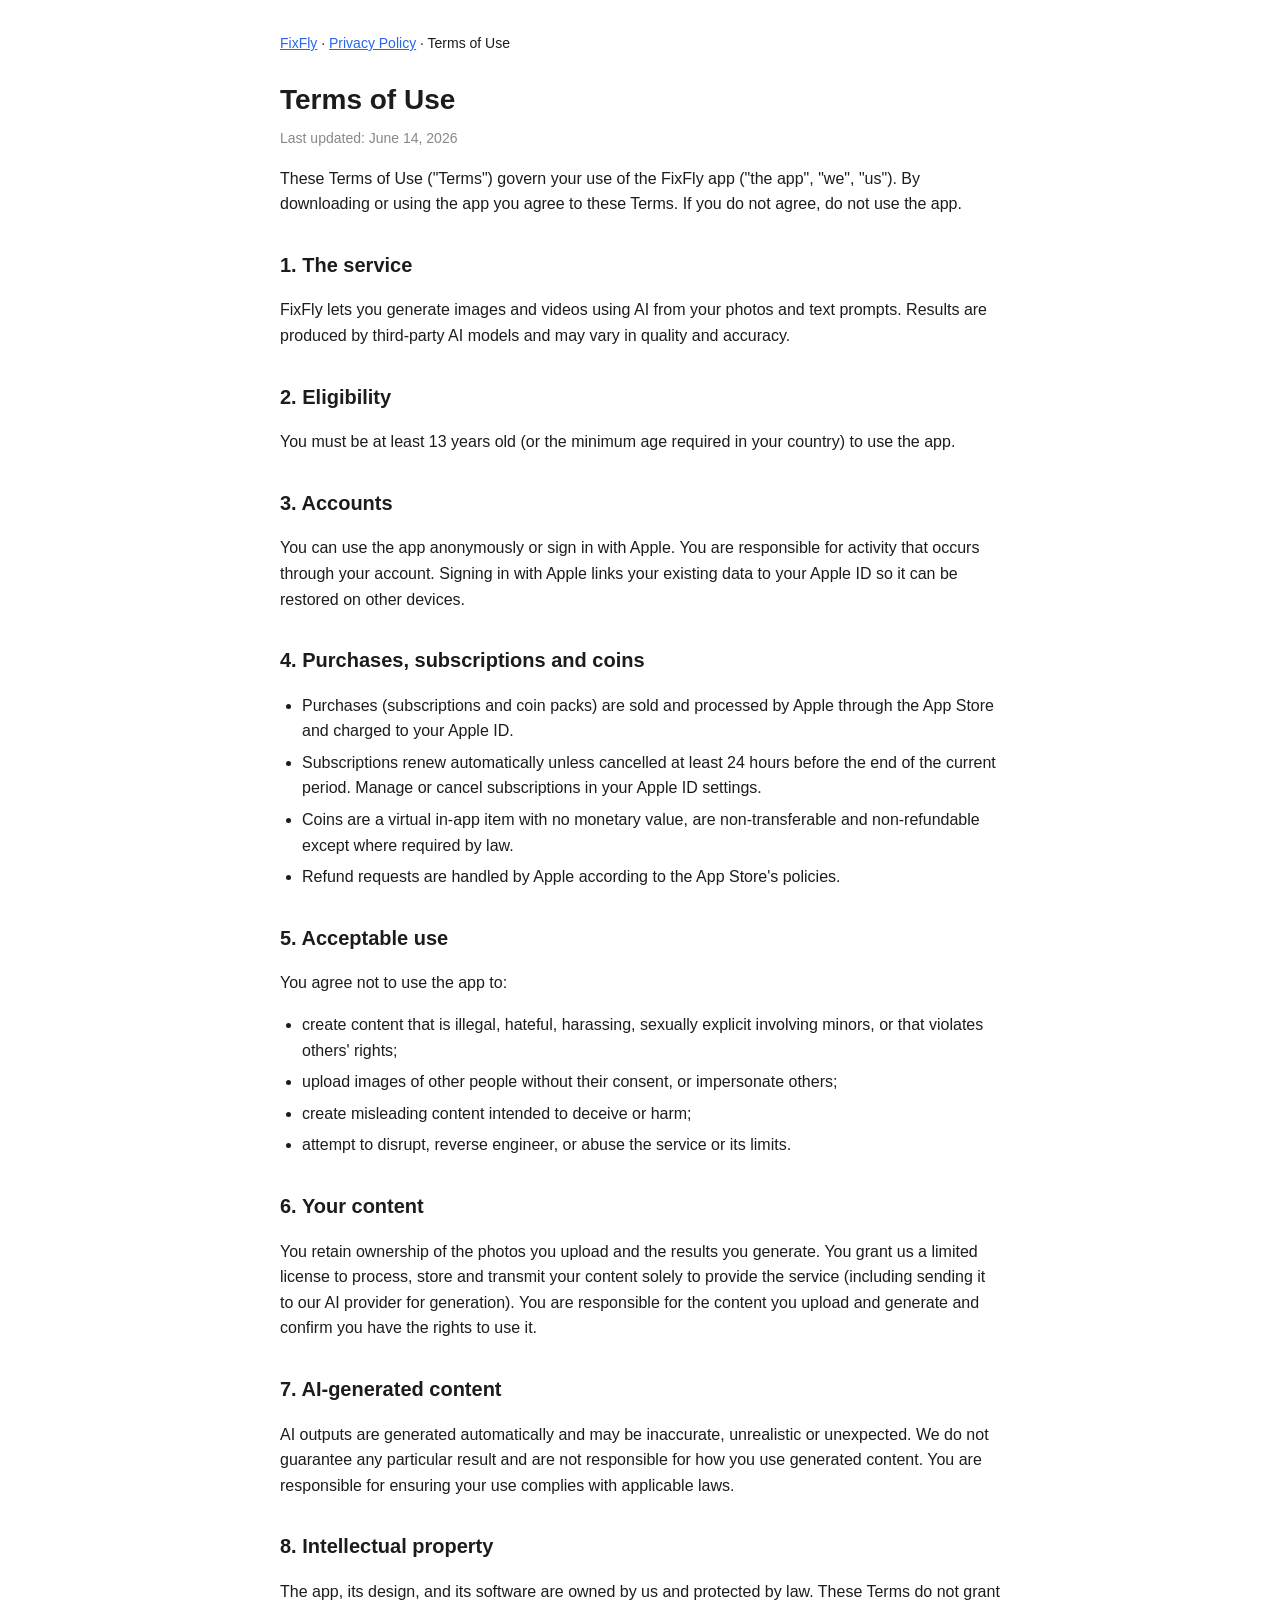
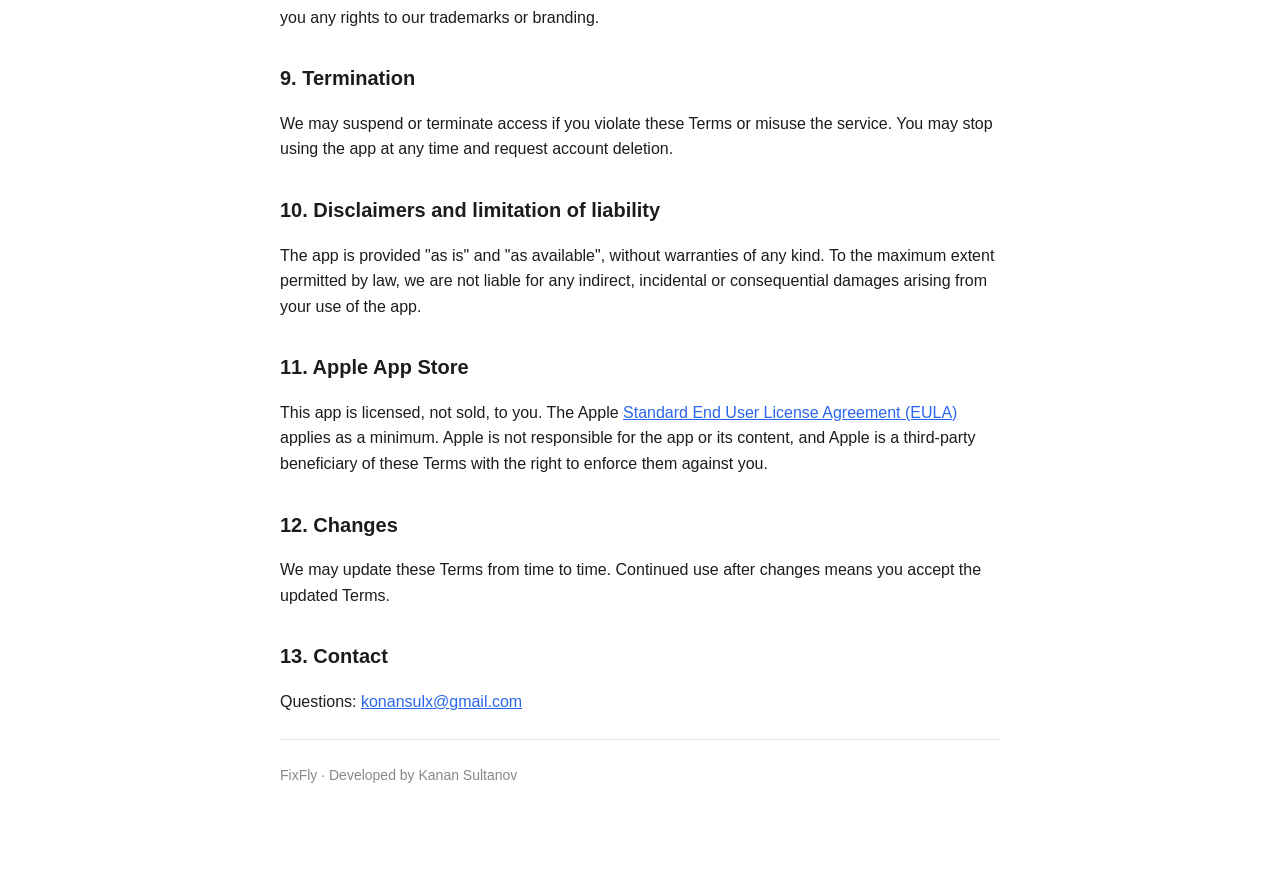
==== terms.html @ 89d311d6 "FixFly Privacy Policy and Terms of Use" ====
<!DOCTYPE html>
<html lang="en">
<head>
<meta charset="utf-8">
<meta name="viewport" content="width=device-width, initial-scale=1">
<title>FixFly — Terms of Use</title>
<link rel="stylesheet" href="style.css">
</head>
<body>
<div class="nav"><a href="index.html">FixFly</a> · <a href="privacy.html">Privacy Policy</a> · Terms of Use</div>

<h1>Terms of Use</h1>
<p class="updated">Last updated: June 14, 2026</p>

<p>These Terms of Use ("Terms") govern your use of the FixFly app ("the app", "we", "us"). By downloading or using the app you agree to these Terms. If you do not agree, do not use the app.</p>

<h2>1. The service</h2>
<p>FixFly lets you generate images and videos using AI from your photos and text prompts. Results are produced by third-party AI models and may vary in quality and accuracy.</p>

<h2>2. Eligibility</h2>
<p>You must be at least 13 years old (or the minimum age required in your country) to use the app.</p>

<h2>3. Accounts</h2>
<p>You can use the app anonymously or sign in with Apple. You are responsible for activity that occurs through your account. Signing in with Apple links your existing data to your Apple ID so it can be restored on other devices.</p>

<h2>4. Purchases, subscriptions and coins</h2>
<ul>
  <li>Purchases (subscriptions and coin packs) are sold and processed by Apple through the App Store and charged to your Apple ID.</li>
  <li>Subscriptions renew automatically unless cancelled at least 24 hours before the end of the current period. Manage or cancel subscriptions in your Apple ID settings.</li>
  <li>Coins are a virtual in-app item with no monetary value, are non-transferable and non-refundable except where required by law.</li>
  <li>Refund requests are handled by Apple according to the App Store's policies.</li>
</ul>

<h2>5. Acceptable use</h2>
<p>You agree not to use the app to:</p>
<ul>
  <li>create content that is illegal, hateful, harassing, sexually explicit involving minors, or that violates others' rights;</li>
  <li>upload images of other people without their consent, or impersonate others;</li>
  <li>create misleading content intended to deceive or harm;</li>
  <li>attempt to disrupt, reverse engineer, or abuse the service or its limits.</li>
</ul>

<h2>6. Your content</h2>
<p>You retain ownership of the photos you upload and the results you generate. You grant us a limited license to process, store and transmit your content solely to provide the service (including sending it to our AI provider for generation). You are responsible for the content you upload and generate and confirm you have the rights to use it.</p>

<h2>7. AI-generated content</h2>
<p>AI outputs are generated automatically and may be inaccurate, unrealistic or unexpected. We do not guarantee any particular result and are not responsible for how you use generated content. You are responsible for ensuring your use complies with applicable laws.</p>

<h2>8. Intellectual property</h2>
<p>The app, its design, and its software are owned by us and protected by law. These Terms do not grant you any rights to our trademarks or branding.</p>

<h2>9. Termination</h2>
<p>We may suspend or terminate access if you violate these Terms or misuse the service. You may stop using the app at any time and request account deletion.</p>

<h2>10. Disclaimers and limitation of liability</h2>
<p>The app is provided "as is" and "as available", without warranties of any kind. To the maximum extent permitted by law, we are not liable for any indirect, incidental or consequential damages arising from your use of the app.</p>

<h2>11. Apple App Store</h2>
<p>This app is licensed, not sold, to you. The Apple <a href="https://www.apple.com/legal/internet-services/itunes/dev/stdeula/">Standard End User License Agreement (EULA)</a> applies as a minimum. Apple is not responsible for the app or its content, and Apple is a third-party beneficiary of these Terms with the right to enforce them against you.</p>

<h2>12. Changes</h2>
<p>We may update these Terms from time to time. Continued use after changes means you accept the updated Terms.</p>

<h2>13. Contact</h2>
<p>Questions: <a href="mailto:konansulx@gmail.com">konansulx@gmail.com</a></p>

<hr>
<p class="updated">FixFly · Developed by Kanan Sultanov</p>
</body>
</html>
---- style.css ----
:root { color-scheme: light dark; }
* { box-sizing: border-box; }
body {
  font-family: -apple-system, BlinkMacSystemFont, "Segoe UI", Roboto, Helvetica, Arial, sans-serif;
  line-height: 1.6;
  max-width: 760px;
  margin: 0 auto;
  padding: 32px 20px 80px;
  color: #1c1c1e;
  background: #ffffff;
}
@media (prefers-color-scheme: dark) {
  body { color: #e6e6e6; background: #0d0f14; }
  a { color: #4d9ef7; }
  h1, h2 { color: #ffffff; }
  hr { border-color: #2a2d36; }
}
h1 { font-size: 28px; margin-bottom: 4px; }
h2 { font-size: 20px; margin-top: 32px; }
.updated { color: #888; font-size: 14px; margin-top: 0; }
a { color: #2966eb; }
hr { border: none; border-top: 1px solid #e5e5e5; margin: 24px 0; }
.nav { font-size: 14px; margin-bottom: 24px; }
ul { padding-left: 22px; }
li { margin: 6px 0; }
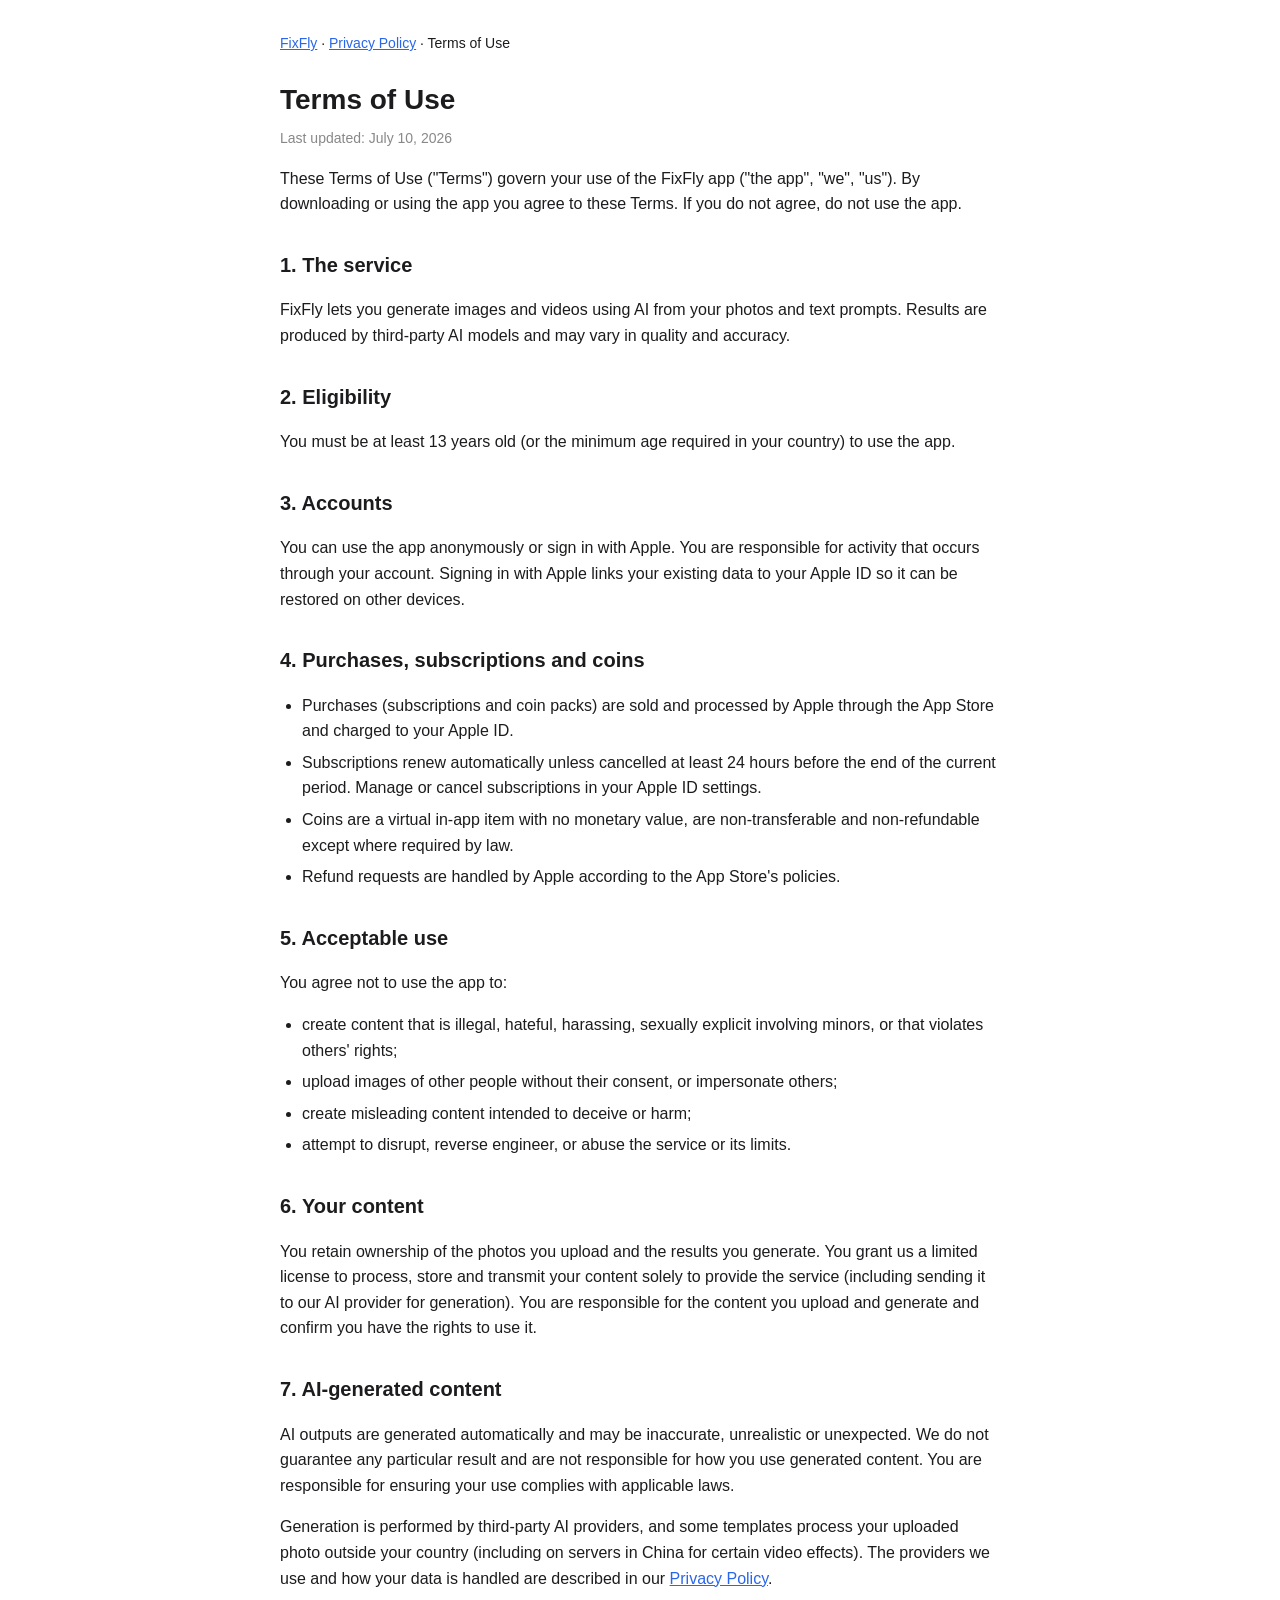
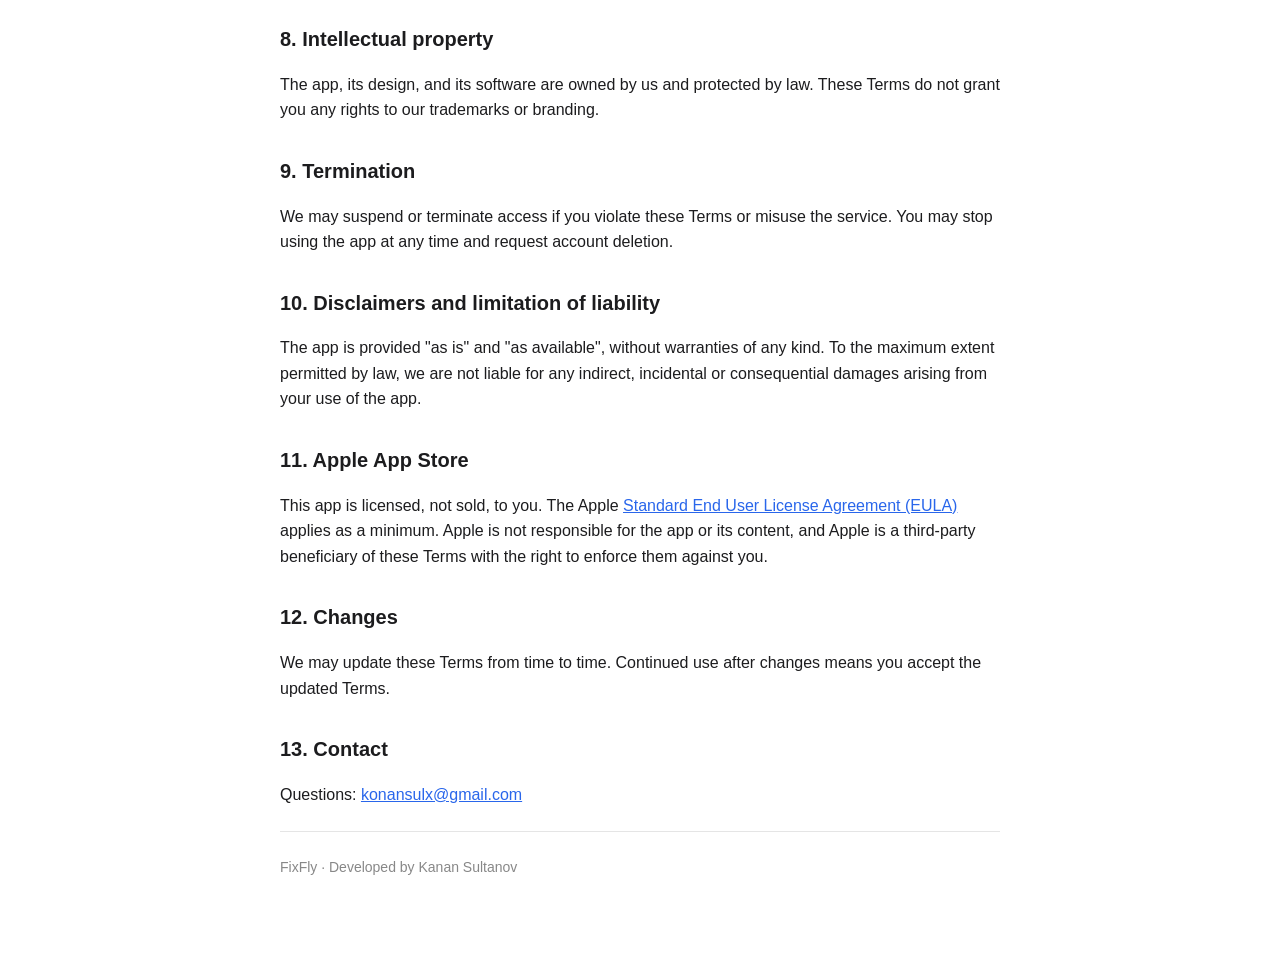
==== commit e9228aee: "Privacy & Terms: disclose TikTok SDK (IDFA/ATT) and Kling AI (Kuaishou, China)" ====
--- a/terms.html
+++ b/terms.html
@@ -10,7 +10,7 @@
 <div class="nav"><a href="index.html">FixFly</a> · <a href="privacy.html">Privacy Policy</a> · Terms of Use</div>
 
 <h1>Terms of Use</h1>
-<p class="updated">Last updated: June 14, 2026</p>
+<p class="updated">Last updated: July 10, 2026</p>
 
 <p>These Terms of Use ("Terms") govern your use of the FixFly app ("the app", "we", "us"). By downloading or using the app you agree to these Terms. If you do not agree, do not use the app.</p>
 
@@ -45,6 +45,7 @@
 
 <h2>7. AI-generated content</h2>
 <p>AI outputs are generated automatically and may be inaccurate, unrealistic or unexpected. We do not guarantee any particular result and are not responsible for how you use generated content. You are responsible for ensuring your use complies with applicable laws.</p>
+<p>Generation is performed by third-party AI providers, and some templates process your uploaded photo outside your country (including on servers in China for certain video effects). The providers we use and how your data is handled are described in our <a href="privacy.html">Privacy Policy</a>.</p>
 
 <h2>8. Intellectual property</h2>
 <p>The app, its design, and its software are owned by us and protected by law. These Terms do not grant you any rights to our trademarks or branding.</p>
